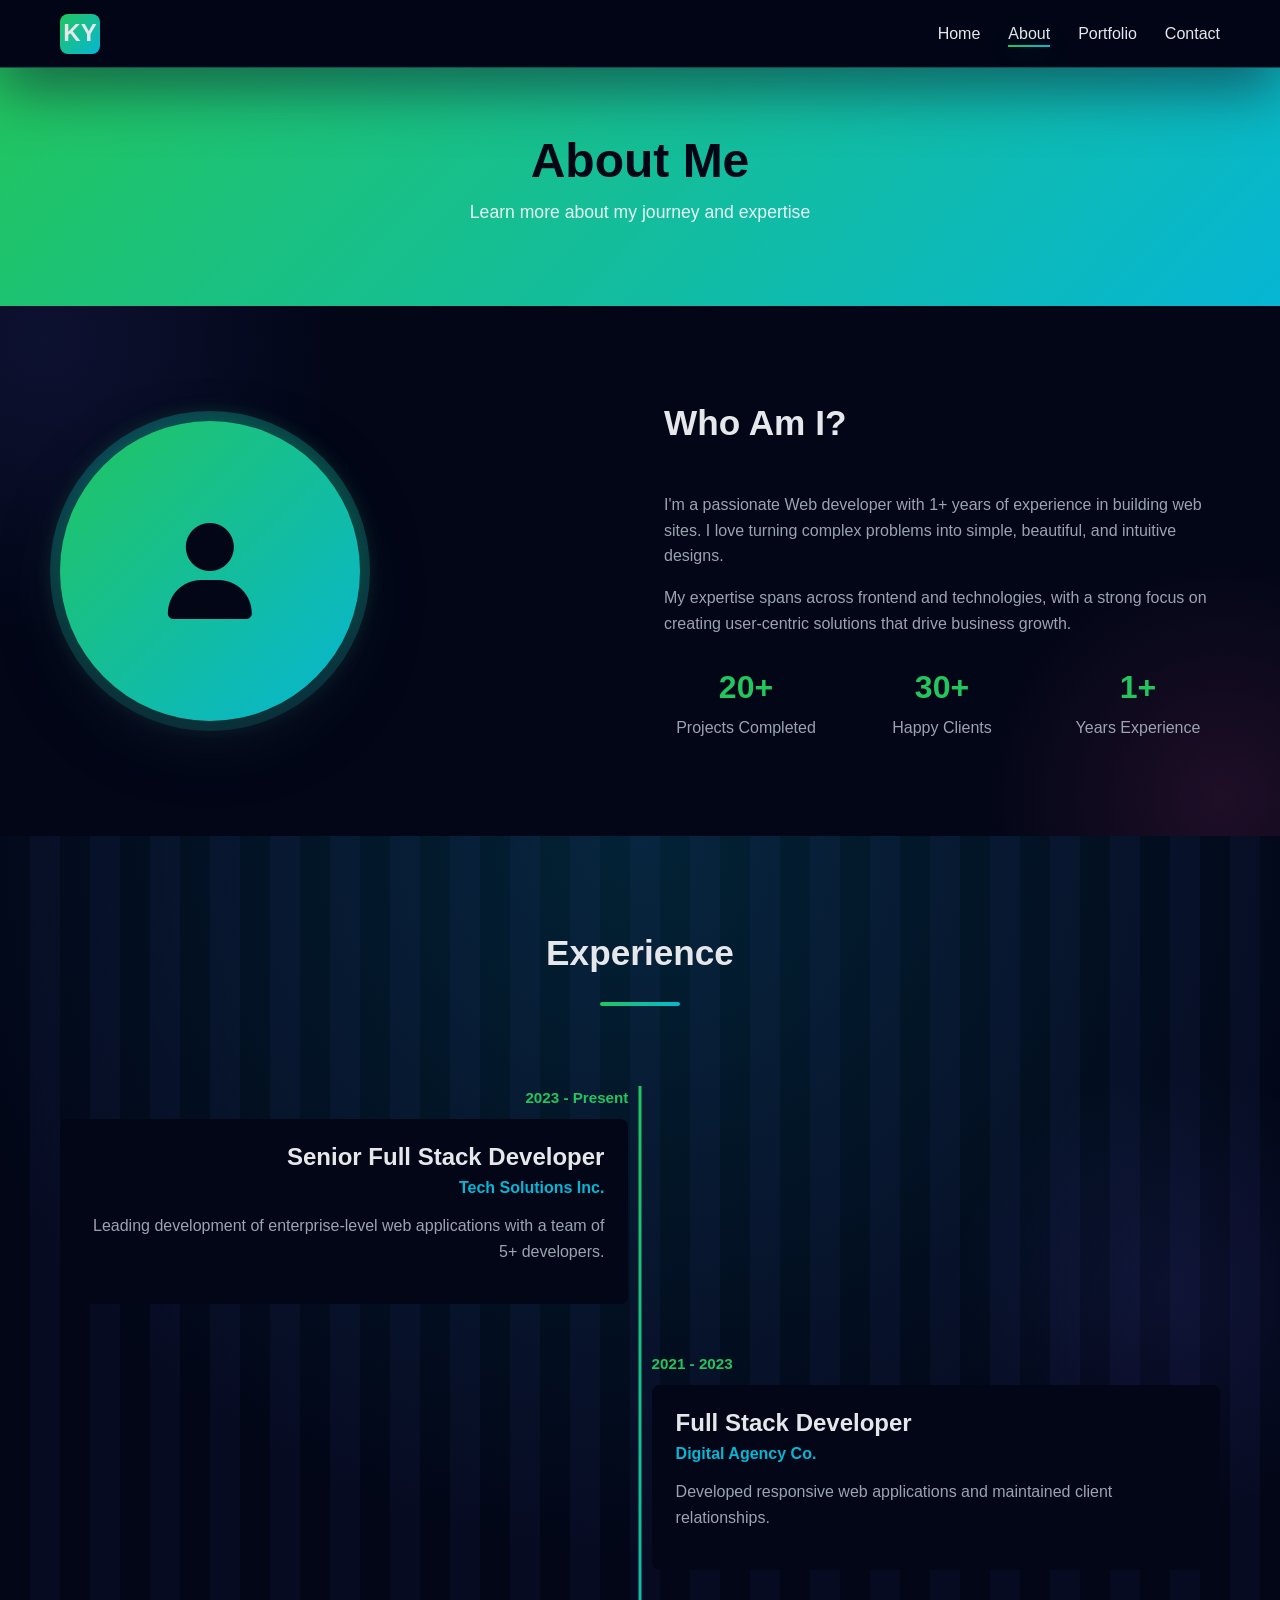
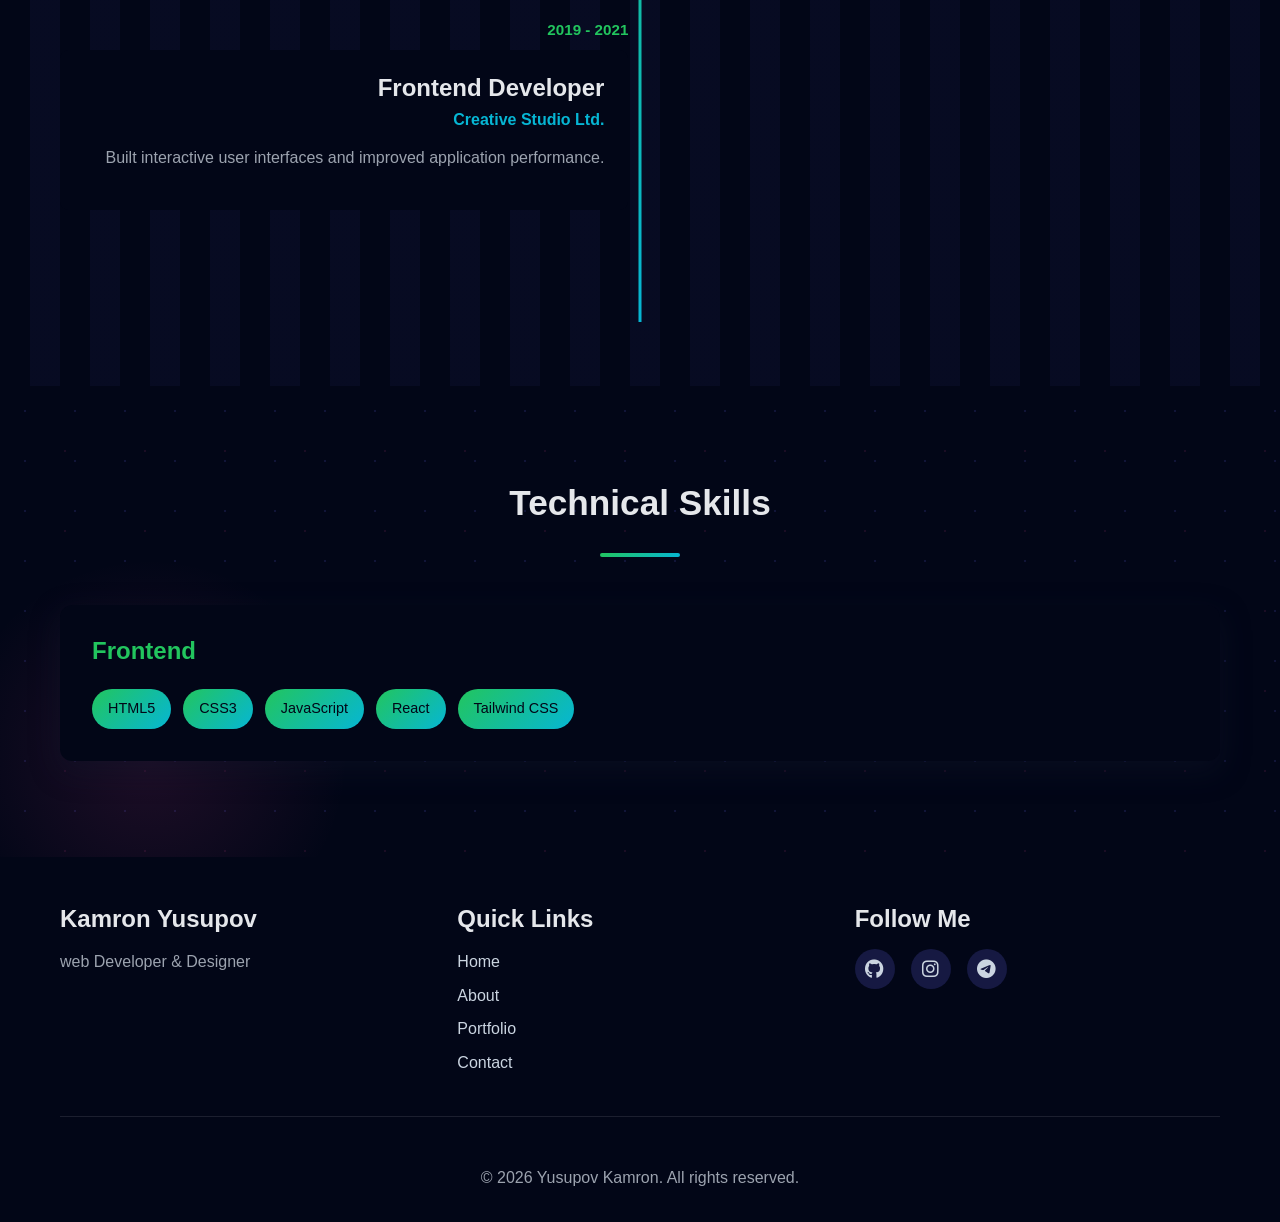
==== about.html @ e044d47e "Add files via upload" ====
<!DOCTYPE html>
<html lang="en">

<head>
    <meta charset="UTF-8">
    <meta name="viewport" content="width=device-width, initial-scale=1.0">
    <title>About - Kamron Yusupov Portfolio</title>
    <link rel="stylesheet" href="styles.css">
    <link rel="stylesheet" href="https://cdnjs.cloudflare.com/ajax/libs/font-awesome/6.4.0/css/all.min.css">
</head>

<body>
    <nav class="navbar">
        <div class="container">
            <div class="nav-brand">KY</div>
            <ul class="nav-menu">
                <li><a href="index.html">Home</a></li>
                <li><a href="about.html" class="active">About</a></li>
                <li><a href="portfolio.html">Portfolio</a></li>
                <li><a href="contact.html">Contact</a></li>
            </ul>
            <div class="hamburger">
                <span></span>
                <span></span>
                <span></span>
            </div>
        </div>
    </nav>

    <section class="page-header">
        <div class="container">
            <h1>About Me</h1>
            <p>Learn more about my journey and expertise</p>
        </div>
    </section>

    <section class="about-section">
        <div class="container">
            <div class="about-grid">
                <div class="about-image">
                    <div class="avatar large">
                        <i class="fas fa-user"></i>
                    </div>
                </div>
                <div class="about-content">
                    <h2>Who Am I?</h2>
                    <p>
                        I'm a passionate Web developer with 1+ years of experience in building
                        web sites. I love turning complex problems into simple, beautiful, and
                        intuitive designs.
                    </p>
                    <p>
                        My expertise spans across frontend and technologies, with a strong focus
                        on creating user-centric solutions that drive business growth.
                    </p>
                    <div class="about-stats">
                        <div class="stat">
                            <h3>20+</h3>
                            <p>Projects Completed</p>
                        </div>
                        <div class="stat">
                            <h3>30+</h3>
                            <p>Happy Clients</p>
                        </div>
                        <div class="stat">
                            <h3>1+</h3>
                            <p>Years Experience</p>
                        </div>
                    </div>
                </div>
            </div>
        </div>
    </section>

    <section class="experience">
        <div class="container">
            <h2 class="section-title">Experience</h2>
            <div class="timeline">
                <div class="timeline-item">
                    <div class="timeline-date">2023 - Present</div>
                    <div class="timeline-content">
                        <h3>Senior Full Stack Developer</h3>
                        <p class="company">Tech Solutions Inc.</p>
                        <p>Leading development of enterprise-level web applications with a team of 5+ developers.</p>
                    </div>
                </div>
                <div class="timeline-item">
                    <div class="timeline-date">2021 - 2023</div>
                    <div class="timeline-content">
                        <h3>Full Stack Developer</h3>
                        <p class="company">Digital Agency Co.</p>
                        <p>Developed responsive web applications and maintained client relationships.</p>
                    </div>
                </div>
                <div class="timeline-item">
                    <div class="timeline-date">2019 - 2021</div>
                    <div class="timeline-content">
                        <h3>Frontend Developer</h3>
                        <p class="company">Creative Studio Ltd.</p>
                        <p>Built interactive user interfaces and improved application performance.</p>
                    </div>
                </div>
            </div>
        </div>
    </section>

    <section class="skills-detailed">
        <div class="container">
            <h2 class="section-title">Technical Skills</h2>
            <div class="skills-categories">
                <div class="skill-category">
                    <h3>Frontend</h3>
                    <div class="skill-list">
                        <span class="skill-tag">HTML5</span>
                        <span class="skill-tag">CSS3</span>
                        <span class="skill-tag">JavaScript</span>
                        <span class="skill-tag">React</span>
                        <span class="skill-tag">Tailwind CSS</span>
                    </div>
                </div>
            </div>
        </div>
        </div>
    </section>
    <footer class="footer">
        <div class="container">
            <div class="footer-content">
                <div class="footer-section">
                    <h3>Kamron Yusupov</h3>
                    <p>web Developer & Designer</p>
                </div>
                <div class="footer-section">
                    <h3>Quick Links</h3>
                    <ul>
                        <li><a href="index.html">Home</a></li>
                        <li><a href="about.html">About</a></li>
                        <li><a href="portfolio.html">Portfolio</a></li>
                        <li><a href="contact.html">Contact</a></li>
                    </ul>
                </div>
                <div class="footer-section">
                    <h3>Follow Me</h3>
                    <div class="social-links">
                        <a href="https://github.com/Yusupov3231"><i class="fab fa-github"></i></a>
                        <a href="https://www.instagram.com/__yusupov__11/"><i class="fab fa-instagram"></i></a>
                        <a href="https://t.me/kamron_portfolio1"><i class="fab fa-telegram"></i></a>
                    </div>
                </div>
            </div>
            <div class="footer-bottom">
                <p>&copy; 2026 Yusupov Kamron. All rights reserved.</p>
            </div>
        </div>
    </footer>

    <script src="script.js"></script>
</body>

</html>
---- styles.css ----
:root {
    --primary-color: #22c55e;
    --secondary-color: #06b6d4;
    --dark-bg: #020617;
    --light-bg: #020617;
    --card-bg: #020617;
    --text-dark: #e5e7eb;
    --text-light: #9ca3af;
    --border-color: #1f2937;
    --shadow: 0 10px 30px rgba(15, 23, 42, 0.45);
    --shadow-lg: 0 22px 55px rgba(15, 23, 42, 0.75);
    --glow: 0 0 24px rgba(34, 197, 94, 0.45);
    --glow-secondary: 0 0 24px rgba(6, 182, 212, 0.4);
}

* {
    margin: 0;
    padding: 0;
    box-sizing: border-box;
}

html {
    scroll-behavior: smooth;
}

body {
    font-family: 'Segoe UI', Tahoma, Geneva, Verdana, sans-serif;
    color: var(--text-dark);
    background-color: var(--card-bg);
    line-height: 1.6;
}

.container {
    max-width: 1200px;
    margin: 0 auto;
    padding: 0 20px;
}

h1,
h2,
h3,
h4,
h5,
h6 {
    font-weight: 700;
    line-height: 1.2;
}

h1 {
    font-size: 3rem;
}

h2 {
    font-size: 2.2rem;
    margin-bottom: 3rem;
}

h3 {
    font-size: 1.5rem;
}

p {
    color: var(--text-light);
    margin-bottom: 1rem;
}

a {
    color: var(--primary-color);
    text-decoration: none;
    transition: all 0.3s ease;
}

a:hover {
    color: var(--secondary-color);
}

.navbar {
    position: sticky;
    top: 0;
    z-index: 1000;
    background: rgba(2, 6, 23, 0.92);
    backdrop-filter: blur(18px);
    -webkit-backdrop-filter: blur(18px);
    border-bottom: 1px solid rgba(15, 118, 110, 0.7);
    box-shadow: 0 18px 60px rgba(15, 23, 42, 0.6);
}

.navbar .container {
    display: flex;
    justify-content: space-between;
    align-items: center;
    padding: 0.85rem 20px;
}

.nav-brand {
    font-size: 1.5rem;
    font-weight: 700;
    color: var(--primary-color);
    width: 40px;
    height: 40px;
    background: linear-gradient(135deg, var(--primary-color), var(--secondary-color));
    color: var(--text-dark);
    display: flex;
    align-items: center;
    justify-content: center;
    border-radius: 8px;
}

.nav-menu {
    display: flex;
    list-style: none;
    gap: 1.75rem;
}

.nav-menu a {
    color: var(--text-dark);
    font-weight: 500;
    position: relative;
}

.nav-menu a::after {
    content: '';
    position: absolute;
    bottom: -5px;
    left: 0;
    width: 0;
    height: 2px;
    background: linear-gradient(90deg, var(--primary-color), var(--secondary-color));
    transition: width 0.3s ease;
}

.nav-menu a:hover::after,
.nav-menu a.active::after {
    width: 100%;
    box-shadow: var(--glow);
}

.hamburger {
    display: none;
    flex-direction: column;
    cursor: pointer;
}

.hamburger span {
    width: 25px;
    height: 3px;
    background-color: var(--text-dark);
    margin: 5px 0;
    border-radius: 3px;
    transition: 0.3s;
}

.hero {
    padding: 6rem 0 4rem;
    position: relative;
    overflow: hidden;
    min-height: 100vh;
    display: flex;
    align-items: center;
}

.hero-video {
    position: absolute;
    top: 0;
    left: 0;
    width: 100%;
    height: 100%;
    object-fit: cover;
    z-index: 0;
}

.hero-overlay {
    position: absolute;
    top: 0;
    left: 0;
    width: 100%;
    height: 100%;
    background: radial-gradient(circle at top left, rgba(15, 23, 42, 0.98) 0%, rgba(15, 23, 42, 0.92) 38%, rgba(34, 197, 94, 0.55) 100%);
    z-index: 1;
    pointer-events: none;
}

.hero .container {
    display: grid;
    grid-template-columns: minmax(0, 1.1fr) minmax(0, 0.9fr);
    gap: 3.5rem;
    align-items: center;
    position: relative;
    z-index: 1;
}

.hero-content {
    max-width: 540px;
}

.hero-content h1 {
    color: var(--text-dark);
    margin-bottom: 1rem;
    font-size: 3.5rem;
}

.hero-subtitle {
    font-size: 1.5rem;
    color: rgba(255, 255, 255, 0.95);
    margin-bottom: 1rem;
}

.hero-description {
    font-size: 1.1rem;
    color: rgba(255, 255, 255, 0.85);
    margin-bottom: 2rem;
}

.hero-buttons {
    display: flex;
    gap: 1rem;
    align-items: center;
    flex-wrap: wrap;
}

.hero-image {
    display: flex;
    justify-content: center;
    align-items: center;
}

.avatar {
    width: 250px;
    height: 250px;
    background: linear-gradient(135deg, var(--primary-color), var(--secondary-color));
    border-radius: 50%;
    display: flex;
    align-items: center;
    justify-content: center;
    color: var(--dark-bg);
    font-size: 5rem;
    box-shadow: var(--shadow-lg), var(--glow);
    animation: float 3s ease-in-out infinite, pulse-glow 2s ease-in-out infinite;
    position: relative;
}

.scroll-indicator {
    position: absolute;
    left: 50%;
    bottom: 2.5rem;
    transform: translateX(-50%);
    display: flex;
    flex-direction: column;
    align-items: center;
    gap: 0.5rem;
    color: rgba(255, 255, 255, 0.8);
    font-size: 0.85rem;
    letter-spacing: 0.08em;
    text-transform: uppercase;
    z-index: 1;
    pointer-events: none;
}

.scroll-indicator span {
    pointer-events: none;
}

.scroll-indicator .mouse {
    width: 26px;
    height: 42px;
    border-radius: 999px;
    border: 2px solid rgba(255, 255, 255, 0.75);
    display: flex;
    align-items: flex-start;
    justify-content: center;
    padding-top: 6px;
    box-shadow: 0 0 0 1px rgba(15, 23, 42, 0.12);
}

.scroll-indicator .wheel {
    width: 6px;
    height: 10px;
    border-radius: 999px;
    background-color: rgba(255, 255, 255, 0.9);
    animation: scroll-wheel 1.6s ease-in-out infinite;
}

@keyframes scroll-wheel {
    0% {
        transform: translateY(0);
        opacity: 1;
    }

    60% {
        transform: translateY(12px);
        opacity: 0;
    }

    100% {
        transform: translateY(0);
        opacity: 0;
    }
}

.avatar::before {
    content: '';
    position: absolute;
    top: -10px;
    left: -10px;
    right: -10px;
    bottom: -10px;
    background: linear-gradient(45deg, var(--primary-color), var(--secondary-color), var(--primary-color));
    background-size: 300% 300%;
    border-radius: 50%;
    z-index: -1;
    animation: gradient-rotate 8s ease infinite;
    opacity: 0.3;
}

.avatar.large {
    width: 300px;
    height: 300px;
    font-size: 6rem;
}

@keyframes float {

    0%,
    100% {
        transform: translateY(0);
    }

    50% {
        transform: translateY(-20px);
    }
}

@keyframes pulse-glow {

    0%,
    100% {
        box-shadow: var(--shadow-lg), var(--glow);
    }

    50% {
        box-shadow: var(--shadow-lg), 0 0 40px rgba(99, 102, 241, 0.8);
    }
}

@keyframes gradient-rotate {
    0% {
        background-position: 0% 50%;
    }

    50% {
        background-position: 100% 50%;
    }

    100% {
        background-position: 0% 50%;
    }
}

@keyframes fadeInUp {
    from {
        opacity: 0;
        transform: translateY(30px);
    }

    to {
        opacity: 1;
        transform: translateY(0);
    }
}

@keyframes fadeInLeft {
    from {
        opacity: 0;
        transform: translateX(-30px);
    }

    to {
        opacity: 1;
        transform: translateX(0);
    }
}

@keyframes fadeInRight {
    from {
        opacity: 0;
        transform: translateX(30px);
    }

    to {
        opacity: 1;
        transform: translateX(0);
    }
}

@keyframes slideDown {
    from {
        opacity: 0;
        transform: translateY(-20px);
    }

    to {
        opacity: 1;
        transform: translateY(0);
    }
}

@keyframes bounce {

    0%,
    100% {
        transform: translateY(0);
    }

    50% {
        transform: translateY(-15px);
    }
}

@keyframes spin {
    from {
        transform: rotate(0deg);
    }

    to {
        transform: rotate(360deg);
    }
}

@keyframes shimmer {
    0% {
        background-position: -1000px 0;
    }

    100% {
        background-position: 1000px 0;
    }
}

@keyframes scale-in {
    from {
        opacity: 0;
        transform: scale(0.8);
    }

    to {
        opacity: 1;
        transform: scale(1);
    }
}

@keyframes heartbeat {

    0%,
    100% {
        transform: scale(1);
    }

    25% {
        transform: scale(1.1);
    }

    50% {
        transform: scale(1);
    }
}

@keyframes glow-pulse {

    0%,
    100% {
        box-shadow: var(--glow);
    }

    50% {
        box-shadow: 0 0 40px var(--primary-color), 0 0 60px rgba(99, 102, 241, 0.6);
    }
}

@keyframes flip {
    0% {
        transform: perspective(400px) rotateY(0);
    }

    100% {
        transform: perspective(400px) rotateY(360deg);
    }
}

@keyframes wobble {

    0%,
    100% {
        transform: translateX(0);
    }

    15% {
        transform: translateX(-5px);
    }

    30% {
        transform: translateX(5px);
    }

    45% {
        transform: translateX(-5px);
    }

    60% {
        transform: translateX(5px);
    }

    75% {
        transform: translateX(-5px);
    }
}

@keyframes slideInCounter {
    from {
        opacity: 0;
        transform: translateY(20px);
    }

    to {
        opacity: 1;
        transform: translateY(0);
    }
}

@keyframes fadeInStagger {
    from {
        opacity: 0;
        transform: translateY(30px);
    }

    to {
        opacity: 1;
        transform: translateY(0);
    }
}

@keyframes rotateBorder {
    0% {
        background-position: 0% 50%;
    }

    50% {
        background-position: 100% 50%;
    }

    100% {
        background-position: 0% 50%;
    }
}

.btn {
    padding: 0.75rem 2rem;
    border: none;
    border-radius: 8px;
    font-size: 1rem;
    font-weight: 600;
    cursor: pointer;
    transition: all 0.3s ease;
    display: inline-block;
}

.btn-primary {
    background: linear-gradient(135deg, var(--primary-color), var(--secondary-color));
    color: var(--dark-bg);
    position: relative;
    overflow: hidden;
}

.btn-primary::before {
    content: '';
    position: absolute;
    top: 0;
    left: -100%;
    width: 100%;
    height: 100%;
    background: rgba(255, 255, 255, 0.3);
    transition: left 0.3s ease;
}

.btn-primary:hover::before {
    left: 100%;
}

.btn-primary:hover {
    transform: translateY(-3px);
    box-shadow: var(--shadow), var(--glow);
    animation: glow-pulse 1s ease-in-out;
}

.btn-secondary {
    background-color: transparent;
    color: var(--primary-color);
    border: 2px solid var(--primary-color);
}

.btn-secondary:hover {
    background-color: var(--primary-color);
    color: var(--dark-bg);
}

.skills {
    padding: 6rem 0;
    background-color: var(--light-bg);
    position: relative;
    overflow: hidden;
}

.skills::before {
    content: '';
    position: absolute;
    top: 0;
    left: 0;
    right: 0;
    bottom: 0;
    background:
        radial-gradient(circle at 20% 50%, rgba(99, 102, 241, 0.1) 0%, transparent 50%),
        radial-gradient(circle at 80% 80%, rgba(236, 72, 153, 0.1) 0%, transparent 50%);
    animation: backgroundShift 15s ease infinite;
    pointer-events: none;
}

.skills::after {
    content: '';
    position: absolute;
    top: 0;
    left: 0;
    right: 0;
    bottom: 0;
    background-image:
        linear-gradient(45deg, transparent 30%, rgba(99, 102, 241, 0.05) 50%, transparent 70%),
        linear-gradient(-45deg, transparent 30%, rgba(236, 72, 153, 0.05) 50%, transparent 70%);
    background-size: 100px 100px;
    animation: gridMove 20s linear infinite;
    pointer-events: none;
}

.skills .container {
    position: relative;
    z-index: 1;
}

@keyframes backgroundShift {

    0%,
    100% {
        background-position: 0% 0%;
    }

    50% {
        background-position: 100% 100%;
    }
}

@keyframes gridMove {
    0% {
        background-position: 0 0;
    }

    100% {
        background-position: 100px 100px;
    }
}

.section-title {
    text-align: center;
    color: var(--text-dark);
    position: relative;
    padding-bottom: 2rem;
}

.section-title::after {
    content: '';
    position: absolute;
    bottom: 0;
    left: 50%;
    transform: translateX(-50%);
    width: 80px;
    height: 4px;
    background: linear-gradient(135deg, var(--primary-color), var(--secondary-color));
    border-radius: 2px;
    animation: glow-pulse 2s ease-in-out infinite;
}

.skills-grid {
    display: grid;
    grid-template-columns: repeat(auto-fit, minmax(250px, 1fr));
    gap: 2rem;
}

.skill-card {
    background-color: var(--card-bg);
    padding: 2rem;
    border-radius: 12px;
    text-align: center;
    box-shadow: var(--shadow);
    transition: all 0.3s ease;
    cursor: pointer;
    position: relative;
    overflow: hidden;
}

.skill-card::before {
    content: '';
    position: absolute;
    top: 0;
    left: 0;
    right: 0;
    bottom: 0;
    background: linear-gradient(135deg, transparent, rgba(99, 102, 241, 0.1));
    opacity: 0;
    transition: opacity 0.3s ease;
}

.skill-card:hover {
    transform: translateY(-10px) scale(1.02);
    box-shadow: var(--shadow-lg), var(--glow);
}

.skill-card:hover::before {
    opacity: 1;
}

.skill-card i {
    font-size: 3rem;
    color: var(--primary-color);
    margin-bottom: 1rem;
    animation: bounce 2s ease-in-out infinite;
    transition: all 0.3s ease;
}

.skill-card:hover i {
    animation: spin 0.6s ease-in-out;
    color: var(--secondary-color);
}

.skill-card h3 {
    margin-bottom: 0.5rem;
}

.featured {
    padding: 6rem 0;
    position: relative;
    overflow: hidden;
    background: linear-gradient(135deg, #f8fafc 0%, #f0f4f8 50%, #e8f1fe 100%);
}

.featured::before {
    content: '';
    position: absolute;
    top: -50%;
    right: -20%;
    width: 600px;
    height: 600px;
    background: radial-gradient(circle, rgba(99, 102, 241, 0.15) 0%, transparent 70%);
    border-radius: 50%;
    animation: float-blob1 8s ease-in-out infinite;
    pointer-events: none;
}

.featured::after {
    content: '';
    position: absolute;
    bottom: -30%;
    left: -10%;
    width: 500px;
    height: 500px;
    background: radial-gradient(circle, rgba(236, 72, 153, 0.15) 0%, transparent 70%);
    border-radius: 50%;
    animation: float-blob2 10s ease-in-out infinite;
    pointer-events: none;
}

.featured .container {
    position: relative;
    z-index: 1;
}

@keyframes float-blob1 {

    0%,
    100% {
        transform: translate(0, 0);
    }

    25% {
        transform: translate(30px, -30px);
    }

    50% {
        transform: translate(0, 30px);
    }

    75% {
        transform: translate(-30px, -20px);
    }
}

@keyframes float-blob2 {

    0%,
    100% {
        transform: translate(0, 0);
    }

    33% {
        transform: translate(-40px, 40px);
    }

    66% {
        transform: translate(40px, -30px);
    }
}

.projects-grid {
    display: grid;
    grid-template-columns: repeat(auto-fit, minmax(300px, 1fr));
    gap: 2rem;
}

.project-card {
    background-color: var(--card-bg);
    border-radius: 12px;
    overflow: hidden;
    box-shadow: var(--shadow);
    transition: all 0.3s ease;
    position: relative;
}

.project-card::after {
    content: '';
    position: absolute;
    top: 0;
    left: 0;
    right: 0;
    bottom: 0;
    background: linear-gradient(135deg, var(--primary-color), var(--secondary-color));
    opacity: 0;
    transition: opacity 0.3s ease;
    z-index: -1;
}

.project-card:hover {
    transform: translateY(-10px) scale(1.01);
    box-shadow: var(--shadow-lg), var(--glow);
}

.project-image {
    width: 100%;
    height: 200px;
    background: linear-gradient(135deg, var(--primary-color), var(--secondary-color));
    display: flex;
    align-items: center;
    justify-content: center;
    color: var(--dark-bg);
    font-size: 4rem;
}

.project-card>* {
    padding: 0 1.5rem;
}

.project-card h3 {
    padding-top: 1.5rem;
    margin-bottom: 0.5rem;
}

.project-card p {
    font-size: 0.9rem;
    margin-bottom: 1rem;
}

.project-link {
    display: inline-block;
    padding: 1rem 0;
    color: var(--primary-color);
    font-weight: 600;
    margin-bottom: 1rem;
}

/* ===== Footer ===== */
.footer {
    background-color: var(--dark-bg);
    color: #e2e8f0;
    padding: 3rem 0 1rem;
}

.footer-content {
    display: grid;
    grid-template-columns: repeat(auto-fit, minmax(250px, 1fr));
    gap: 2rem;
    margin-bottom: 2rem;
    padding-bottom: 2rem;
    border-bottom: 1px solid rgba(255, 255, 255, 0.1);
}

.footer-section h3 {
    color: var(--text-dark);
    margin-bottom: 1rem;
}

.footer-section ul {
    list-style: none;
}

.footer-section ul li {
    margin-bottom: 0.5rem;
}

.footer-section a {
    color: #cbd5e1;
}

.footer-section a:hover {
    color: var(--primary-color);
}

.social-links {
    display: flex;
    gap: 1rem;
}

.social-links a {
    width: 40px;
    height: 40px;
    background-color: rgba(99, 102, 241, 0.2);
    border-radius: 50%;
    display: flex;
    align-items: center;
    justify-content: center;
    font-size: 1.2rem;
    transition: all 0.3s ease;
}

.social-links a:hover {
    background-color: var(--primary-color);
    color: var(--dark-bg);
    transform: translateY(-5px) rotate(360deg);
    box-shadow: var(--glow);
}

.footer-bottom {
    text-align: center;
    padding-top: 1rem;
    color: #94a3b8;
}

.page-header {
    background: linear-gradient(135deg, var(--primary-color), var(--secondary-color));
    color: var(--dark-bg);
    padding: 4rem 0;
    text-align: center;
}

.page-header h1 {
    color: var(--dark-bg);
    margin-bottom: 0.5rem;
}

.page-header p {
    color: rgba(255, 255, 255, 0.9);
    font-size: 1.1rem;
}

.about-section {
    padding: 6rem 0;
    background-color: var(--light-bg);
    position: relative;
    overflow: hidden;
}

.about-section::before {
    content: '';
    position: absolute;
    top: -50%;
    left: -20%;
    width: 600px;
    height: 600px;
    background: radial-gradient(circle, rgba(99, 102, 241, 0.12) 0%, transparent 70%);
    border-radius: 50%;
    animation: float-blob1 10s ease-in-out infinite;
    pointer-events: none;
}

.about-section::after {
    content: '';
    position: absolute;
    bottom: -40%;
    right: -15%;
    width: 500px;
    height: 500px;
    background: radial-gradient(circle, rgba(236, 72, 153, 0.12) 0%, transparent 70%);
    border-radius: 50%;
    animation: float-blob2 12s ease-in-out infinite;
    pointer-events: none;
}

.about-section .container {
    position: relative;
    z-index: 1;
}

.about-grid {
    display: grid;
    grid-template-columns: 1fr 1fr;
    gap: 3rem;
    align-items: center;
}

.about-content h2 {
    margin-top: 0;
}

.about-stats {
    display: grid;
    grid-template-columns: repeat(3, 1fr);
    gap: 2rem;
    margin-top: 2rem;
}

.stat {
    text-align: center;
}

.stat h3 {
    color: var(--primary-color);
    font-size: 2rem;
    margin-bottom: 0.5rem;
}

.stat p {
    color: var(--text-light);
    margin: 0;
}

.experience {
    padding: 6rem 0;
    position: relative;
    overflow: hidden;
    background: radial-gradient(circle at top, rgba(6, 182, 212, 0.16) 0%, #020617 55%);
}

.experience::before {
    content: '';
    position: absolute;
    top: 0;
    left: 0;
    right: 0;
    bottom: 0;
    background-image:
        repeating-linear-gradient(90deg,
            transparent,
            transparent 30px,
            rgba(99, 102, 241, 0.05) 30px,
            rgba(99, 102, 241, 0.05) 60px);
    animation: verticalShift 25s linear infinite;
    pointer-events: none;
}

.experience::after {
    content: '';
    position: absolute;
    width: 450px;
    height: 450px;
    top: 20%;
    right: -120px;
    background: radial-gradient(circle, rgba(99, 102, 241, 0.1) 0%, transparent 70%);
    border-radius: 50%;
    animation: float-blob1 14s ease-in-out infinite;
    pointer-events: none;
}

.experience .container {
    position: relative;
    z-index: 1;
}

@keyframes verticalShift {
    0% {
        background-position: 0 0;
    }

    100% {
        background-position: 0 60px;
    }
}

.timeline {
    position: relative;
    padding: 2rem 0;
}

.timeline::before {
    content: '';
    position: absolute;
    left: 50%;
    transform: translateX(-50%);
    width: 3px;
    height: 100%;
    background: linear-gradient(180deg, var(--primary-color), var(--secondary-color));
}

.timeline-item {
    margin-bottom: 3rem;
    position: relative;
}

.timeline-item:nth-child(odd) {
    margin-right: 51%;
    text-align: right;
}

.timeline-item:nth-child(even) {
    margin-left: 51%;
    text-align: left;
}

.timeline-date {
    font-weight: 600;
    color: var(--primary-color);
    font-size: 0.95rem;
    margin-bottom: 0.5rem;
}

.timeline-content {
    background-color: var(--light-bg);
    padding: 1.5rem;
    border-radius: 8px;
}

.timeline-content h3 {
    margin-top: 0;
    margin-bottom: 0.25rem;
}

.company {
    color: var(--secondary-color);
    font-weight: 600;
    margin-bottom: 0.75rem;
}

.skills-detailed {
    padding: 6rem 0;
    background-color: var(--light-bg);
    position: relative;
    overflow: hidden;
}

.skills-detailed::before {
    content: '';
    position: absolute;
    top: 0;
    left: 0;
    right: 0;
    bottom: 0;
    background-image:
        radial-gradient(circle, rgba(99, 102, 241, 0.15) 1px, transparent 1px),
        radial-gradient(circle, rgba(236, 72, 153, 0.1) 1px, transparent 1px);
    background-size: 50px 50px, 80px 80px;
    background-position: 0 0, 25px 25px;
    animation: dotShift 30s linear infinite;
    pointer-events: none;
}

.skills-detailed::after {
    content: '';
    position: absolute;
    width: 400px;
    height: 400px;
    bottom: -100px;
    left: -50px;
    background: radial-gradient(circle, rgba(236, 72, 153, 0.12) 0%, transparent 70%);
    border-radius: 50%;
    animation: float-blob2 11s ease-in-out infinite;
    pointer-events: none;
}

.skills-detailed .container {
    position: relative;
    z-index: 1;
}

@keyframes dotShift {
    0% {
        background-position: 0 0, 25px 25px;
    }

    100% {
        background-position: 50px 50px, 75px 75px;
    }
}

.skills-categories {
    display: grid;
    grid-template-columns: repeat(auto-fit, minmax(300px, 1fr));
    gap: 2rem;
}

.skill-category {
    background-color: var(--card-bg);
    padding: 2rem;
    border-radius: 12px;
    box-shadow: var(--shadow);
}

.skill-category h3 {
    color: var(--primary-color);
    margin-bottom: 1.5rem;
}

.skill-list {
    display: flex;
    flex-wrap: wrap;
    gap: 0.75rem;
}

.skill-tag {
    display: inline-block;
    background: linear-gradient(135deg, var(--primary-color), var(--secondary-color));
    color: var(--dark-bg);
    padding: 0.5rem 1rem;
    border-radius: 20px;
    font-size: 0.9rem;
    font-weight: 500;
    transition: all 0.3s ease;
    cursor: pointer;
    position: relative;
    overflow: hidden;
}

.skill-tag::before {
    content: '';
    position: absolute;
    top: 50%;
    left: 50%;
    width: 0;
    height: 0;
    background: rgba(255, 255, 255, 0.3);
    border-radius: 50%;
    transform: translate(-50%, -50%);
    transition: width 0.6s, height 0.6s;
}

.skill-tag:hover {
    transform: translateY(-3px) scale(1.05);
    box-shadow: var(--glow);
}

.skill-tag:hover::before {
    width: 300px;
    height: 300px;
}




.portfolio-section {
    padding: 6rem 0;
    position: relative;
    overflow: hidden;
    background: radial-gradient(circle at top, rgba(6, 182, 212, 0.12) 0%, #020617 50%);
}

.portfolio-section::before {
    content: '';
    position: absolute;
    top: 0;
    left: 0;
    right: 0;
    bottom: 0;
    background:
        repeating-linear-gradient(45deg,
            transparent,
            transparent 10px,
            rgba(99, 102, 241, 0.05) 10px,
            rgba(99, 102, 241, 0.05) 20px);
    animation: diagonalShift 20s linear infinite;
    pointer-events: none;
}

.portfolio-section::after {
    content: '';
    position: absolute;
    width: 500px;
    height: 500px;
    top: 50%;
    right: -150px;
    background: radial-gradient(circle, rgba(236, 72, 153, 0.12) 0%, transparent 70%);
    border-radius: 50%;
    animation: float-blob1 15s ease-in-out infinite;
    pointer-events: none;
}

.portfolio-section .container {
    position: relative;
    z-index: 1;
}

@keyframes diagonalShift {
    0% {
        background-position: 0 0;
    }

    100% {
        background-position: 40px 40px;
    }
}

.portfolio-grid {
    display: grid;
    grid-template-columns: repeat(auto-fit, minmax(350px, 1fr));
    gap: 2rem;
}

.portfolio-item {
    background-color: var(--card-bg);
    border-radius: 12px;
    overflow: hidden;
    box-shadow: var(--shadow);
    transition: all 0.3s ease;
    opacity: 1;
    position: relative;
}

.portfolio-item::before {
    content: '';
    position: absolute;
    top: 0;
    left: 0;
    right: 0;
    bottom: 0;
    background: linear-gradient(135deg, rgba(99, 102, 241, 0.1), rgba(236, 72, 153, 0.1));
    opacity: 0;
    transition: opacity 0.3s ease;
    z-index: 2;
    pointer-events: none;
}

.portfolio-item.hidden {
    display: none;
}

.portfolio-item:hover {
    transform: translateY(-10px) rotateX(5deg);
    box-shadow: var(--shadow-lg), var(--glow);
}

.portfolio-item:hover::before {
    opacity: 1;
}

.portfolio-image {
    width: 100%;
    height: 200px;
    background: linear-gradient(135deg, var(--primary-color), var(--secondary-color));
    display: flex;
    align-items: center;
    justify-content: center;
    color: var(--dark-bg);
    font-size: 4rem;
}

.portfolio-info {
    padding: 2rem;
}

.portfolio-info h3 {
    margin-top: 0;
    margin-bottom: 0.5rem;
}

.category {
    color: var(--secondary-color);
    font-weight: 600;
    font-size: 0.9rem;
    margin-bottom: 1rem;
}

.portfolio-tech {
    display: flex;
    flex-wrap: wrap;
    gap: 0.5rem;
    margin: 1rem 0;
}

.portfolio-tech span {
    background-color: #020617;
    padding: 0.3rem 0.8rem;
    border-radius: 20px;
    font-size: 0.8rem;
    color: var(--primary-color);
}

.view-project {
    display: inline-block;
    margin-top: 1rem;
    font-weight: 600;
}

.cta-section {
    background: linear-gradient(135deg, var(--primary-color), var(--secondary-color));
    color: var(--dark-bg);
    padding: 4rem 0;
    text-align: center;
    position: relative;
    overflow: hidden;
}

.cta-section::before {
    content: '';
    position: absolute;
    top: 0;
    left: 0;
    right: 0;
    bottom: 0;
    background-image:
        radial-gradient(2px 2px at 20px 30px, rgba(255, 255, 255, 0.2) 1px, transparent 1px),
        radial-gradient(2px 2px at 60px 70px, rgba(255, 255, 255, 0.15) 1px, transparent 1px),
        radial-gradient(1px 1px at 50px 50px, rgba(255, 255, 255, 0.1) 1px, transparent 1px),
        radial-gradient(1px 1px at 130px 80px, rgba(255, 255, 255, 0.12) 1px, transparent 1px),
        radial-gradient(2px 2px at 90px 10px, rgba(255, 255, 255, 0.18) 1px, transparent 1px);
    background-size: 200px 200px;
    animation: particleFloat 20s ease infinite;
    pointer-events: none;
}

.cta-section::after {
    content: '';
    position: absolute;
    width: 500px;
    height: 500px;
    top: -100px;
    right: -150px;
    background: radial-gradient(circle, rgba(255, 255, 255, 0.1) 0%, transparent 70%);
    border-radius: 50%;
    animation: float-blob1 12s ease-in-out infinite;
    pointer-events: none;
}

.cta-section .container {
    position: relative;
    z-index: 1;
}

@keyframes particleFloat {
    0% {
        background-position: 0 0, 40px 60px, 130px 270px, 70px 100px, 150px 140px;
    }

    100% {
        background-position: 200px 200px, 240px 260px, 330px 470px, 270px 300px, 350px 340px;
    }
}

.cta-section h2 {
    color: var(--dark-bg);
    margin-bottom: 0.5rem;
}

.cta-section p {
    color: rgba(255, 255, 255, 0.9);
    margin-bottom: 2rem;
    font-size: 1.1rem;
}

.contact-section {
    padding: 6rem 0;
    background-color: var(--light-bg);
    position: relative;
    overflow: hidden;
}

.contact-section::before {
    content: '';
    position: absolute;
    top: 0;
    left: 0;
    right: 0;
    height: 100%;
    background: url("data:image/svg+xml,%3Csvg viewBox='0 0 1200 120' preserveAspectRatio='none' xmlns='http://www.w3.org/2000/svg'%3E%3Cdefs%3E%3ClinearGradient id='wave' x1='0%25' y1='0%25' x2='100%25' y2='0%25'%3E%3Cstop offset='0%25' stop-color='rgba(34,197,94,0.18)'/%3E%3Cstop offset='100%25' stop-color='rgba(6,182,212,0.18)'/%3E%3C/linearGradient%3E%3C/defs%3E%3Cpath d='M0,60 Q300,20 600,60 T1200,60 L1200,120 L0,120 Z' fill='url(%23wave)' opacity='0.6'/%3E%3Cpath d='M0,70 Q300,40 600,70 T1200,70 L1200,120 L0,120 Z' fill='rgba(6,182,212,0.08)' opacity='0.4'/%3E%3C/svg%3E") repeat-x;
    background-size: 100% 100px;
    animation: waveMove 12s linear infinite;
    pointer-events: none;
}

.contact-section::after {
    content: '';
    position: absolute;
    width: 350px;
    height: 350px;
    top: 50%;
    right: -100px;
    background: radial-gradient(circle, rgba(99, 102, 241, 0.1) 0%, transparent 70%);
    border-radius: 50%;
    animation: float-blob1 13s ease-in-out infinite;
    pointer-events: none;
}

.contact-section .container {
    position: relative;
    z-index: 1;
}

@keyframes waveMove {
    0% {
        background-position: 0 0;
    }

    100% {
        background-position: 100% 0;
    }
}

.contact-grid {
    display: grid;
    grid-template-columns: 1fr 1fr;
    gap: 3rem;
}

.contact-form-wrapper h2,
.contact-info h2 {
    margin-top: 0;
}

.contact-form {
    display: flex;
    flex-direction: column;
}

.form-group {
    margin-bottom: 1.5rem;
}

.form-input {
    width: 100%;
    padding: 0.75rem 1rem;
    border: 2px solid var(--border-color);
    border-radius: 8px;
    font-size: 1rem;
    font-family: inherit;
    transition: all 0.3s ease;
}

.form-input:focus {
    outline: none;
    border-color: var(--primary-color);
    box-shadow: 0 0 0 3px rgba(99, 102, 241, 0.1);
    animation: glow-pulse 0.5s ease;
}

.form-message {
    padding: 1rem;
    border-radius: 8px;
    margin-top: 1rem;
    display: none;
}

.form-message.success {
    display: block;
    background-color: #d1fae5;
    color: #065f46;
    border: 1px solid #6ee7b7;
}

.form-message.error {
    display: block;
    background-color: #fee2e2;
    color: #991b1b;
    border: 1px solid #fecaca;
}

.contact-info {
    background-color: var(--card-bg);
    padding: 2rem;
    border-radius: 12px;
    box-shadow: var(--shadow);
}

.info-item {
    display: flex;
    gap: 1.5rem;
    margin-bottom: 2rem;
}

.info-item i {
    font-size: 1.5rem;
    color: var(--primary-color);
    margin-top: 0.25rem;
}

.info-item h3 {
    margin: 0 0 0.25rem 0;
    font-size: 1.1rem;
}

.info-item p {
    margin: 0;
    color: var(--text-light);
    font-size: 0.95rem;
}

.social-title {
    margin-top: 2rem;
    margin-bottom: 1rem;
    color: var(--text-dark);
}

.social-links-contact {
    display: flex;
    gap: 1rem;
}

.social-links-contact a {
    width: 45px;
    height: 45px;
    background: linear-gradient(135deg, var(--primary-color), var(--secondary-color));
    color: var(--dark-bg);
    border-radius: 50%;
    display: flex;
    align-items: center;
    justify-content: center;
    font-size: 1.2rem;
    transition: all 0.3s ease;
    position: relative;
    overflow: hidden;
}

.social-links-contact a::before {
    content: '';
    position: absolute;
    inset: 0;
    background: rgba(255, 255, 255, 0.2);
    transform: scale(0);
    border-radius: 50%;
    transition: transform 0.3s ease;
}

.social-links-contact a:hover {
    transform: translateY(-5px) scale(1.1);
    box-shadow: var(--shadow), var(--glow);
}

.social-links-contact a:hover::before {
    transform: scale(1);
}

.services {
    padding: 6rem 0;
    background: radial-gradient(circle at top, rgba(34, 197, 94, 0.18) 0%, #020617 55%);
    position: relative;
    overflow: hidden;
}

.services::before {
    content: '';
    position: absolute;
    top: 0;
    left: 0;
    right: 0;
    bottom: 0;
    background-image:
        linear-gradient(0deg, transparent 24%, rgba(34, 197, 94, 0.08) 25%, rgba(34, 197, 94, 0.08) 26%, transparent 27%, transparent 74%, rgba(6, 182, 212, 0.08) 75%, rgba(6, 182, 212, 0.08) 76%, transparent 77%, transparent),
        linear-gradient(90deg, transparent 24%, rgba(6, 182, 212, 0.08) 25%, rgba(6, 182, 212, 0.08) 26%, transparent 27%, transparent 74%, rgba(34, 197, 94, 0.08) 75%, rgba(34, 197, 94, 0.08) 76%, transparent 77%, transparent);
    background-size: 80px 80px;
    animation: gridShift 30s linear infinite;
    pointer-events: none;
}

.services::after {
    content: '';
    position: absolute;
    width: 400px;
    height: 400px;
    top: -100px;
    right: -150px;
    background: radial-gradient(circle, rgba(6, 182, 212, 0.16) 0%, transparent 70%);
    border-radius: 50%;
    animation: float-blob1 12s ease-in-out infinite;
    pointer-events: none;
}

.services .container {
    position: relative;
    z-index: 1;
}

@keyframes gridShift {
    0% {
        background-position: 0 0;
    }

    100% {
        background-position: 80px 80px;
    }
}

.services-grid {
    display: grid;
    grid-template-columns: repeat(auto-fit, minmax(300px, 1fr));
    gap: 2rem;
}

.service-card {
    background-color: var(--card-bg);
    padding: 2.5rem;
    border-radius: 12px;
    box-shadow: var(--shadow);
    transition: all 0.3s ease;
    position: relative;
    overflow: hidden;
    border-left: 4px solid var(--primary-color);
}

.service-card::before {
    content: '';
    position: absolute;
    top: 0;
    left: 0;
    right: 0;
    bottom: 0;
    background: linear-gradient(135deg, rgba(34, 197, 94, 0.08), rgba(6, 182, 212, 0.08));
    opacity: 0;
    transition: opacity 0.3s ease;
}

.service-card:hover {
    transform: translateY(-10px) scale(1.02);
    box-shadow: var(--shadow-lg), var(--glow);
    border-left-color: var(--secondary-color);
}

.service-card:hover::before {
    opacity: 1;
}

.service-icon {
    width: 80px;
    height: 80px;
    background: linear-gradient(135deg, var(--primary-color), var(--secondary-color));
    border-radius: 12px;
    display: flex;
    align-items: center;
    justify-content: center;
    color: var(--dark-bg);
    font-size: 2.5rem;
    margin-bottom: 1.5rem;
    transition: all 0.3s ease;
    animation: bounce 2s ease-in-out infinite;
}

.service-card:hover .service-icon {
    transform: rotate(360deg);
    animation: none;
}

.service-card h3 {
    margin-bottom: 1rem;
    color: var(--text-dark);
}

.service-card p {
    margin-bottom: 1.5rem;
    font-size: 0.95rem;
}

.service-features {
    list-style: none;
}

.service-features li {
    padding: 0.5rem 0;
    color: var(--text-light);
    display: flex;
    align-items: center;
    gap: 0.75rem;
    transition: all 0.3s ease;
}

.service-features li i {
    color: var(--primary-color);
    font-size: 0.9rem;
}

.service-card:hover .service-features li {
    padding-left: 0.5rem;
    color: var(--text-dark);
}

.testimonials {
    padding: 6rem 0;
    background: radial-gradient(circle at top left, rgba(6, 182, 212, 0.4) 0%, #020617 55%);
    color: var(--text-dark);
}

.testimonials-grid {
    display: grid;
    grid-template-columns: repeat(auto-fit, minmax(300px, 1fr));
    gap: 2rem;
}

.testimonial-card {
    background-color: rgba(255, 255, 255, 0.1);
    padding: 2rem;
    border-radius: 12px;
    backdrop-filter: blur(10px);
    border: 1px solid rgba(255, 255, 255, 0.2);
    transition: all 0.3s ease;
    animation: fadeInStagger 0.6s ease-out;
}

.testimonial-card:nth-child(2) {
    animation-delay: 0.1s;
}

.testimonial-card:nth-child(3) {
    animation-delay: 0.2s;
}

.testimonial-card:hover {
    transform: translateY(-10px);
    background-color: rgba(255, 255, 255, 0.15);
    border-color: rgba(255, 255, 255, 0.3);
    box-shadow: 0 15px 40px rgba(0, 0, 0, 0.2);
}

.stars {
    margin-bottom: 1rem;
    display: flex;
    gap: 0.5rem;
}

.stars i {
    color: #fbbf24;
    animation: spin 3s linear infinite;
}

.stars i:nth-child(1) {
    animation-delay: 0s;
}

.stars i:nth-child(2) {
    animation-delay: 0.1s;
}

.stars i:nth-child(3) {
    animation-delay: 0.2s;
}

.stars i:nth-child(4) {
    animation-delay: 0.3s;
}

.stars i:nth-child(5) {
    animation-delay: 0.4s;
}

.testimonial-text {
    font-size: 1rem;
    margin-bottom: 1.5rem;
    color: rgba(255, 255, 255, 0.95);
}

.testimonial-author {
    display: flex;
    align-items: center;
    gap: 1rem;
}

.author-avatar {
    width: 50px;
    height: 50px;
    background: linear-gradient(135deg, var(--primary-color), var(--secondary-color));
    border-radius: 50%;
    display: flex;
    align-items: center;
    justify-content: center;
    font-weight: 700;
    color: var(--dark-bg);
}

.author-info h4 {
    margin: 0 0 0.25rem 0;
    color: var(--text-dark);
    font-size: 1rem;
}

.author-info p {
    margin: 0;
    font-size: 0.85rem;
    color: rgba(255, 255, 255, 0.8);
}

.stats-banner {
    background: linear-gradient(135deg, var(--primary-color), var(--secondary-color));
    padding: 4rem 0;
    color: var(--dark-bg);
}

.stats-grid {
    display: grid;
    grid-template-columns: repeat(auto-fit, minmax(200px, 1fr));
    gap: 3rem;
}

.stat-item {
    text-align: center;
    animation: slideInCounter 0.6s ease-out;
}

.stat-item:nth-child(2) {
    animation-delay: 0.1s;
}

.stat-item:nth-child(3) {
    animation-delay: 0.2s;
}

.stat-item:nth-child(4) {
    animation-delay: 0.3s;
}

.stat-number {
    font-size: 3rem;
    font-weight: 700;
    margin-bottom: 0.5rem;
    color: #fbbf24;
}

.stat-item p {
    font-size: 1.1rem;
    color: rgba(255, 255, 255, 0.9);
    margin: 0;
}

.newsletter {
    padding: 6rem 0;
    background: linear-gradient(135deg, #022c22 0%, #020617 40%, #022c22 100%);
    position: relative;
    overflow: hidden;
    color: var(--text-dark);
}

.newsletter::before {
    content: '';
    position: absolute;
    top: 0;
    left: 0;
    width: 200%;
    height: 100%;
    background: url("data:image/svg+xml,%3Csvg viewBox='0 0 1200 120' preserveAspectRatio='none' xmlns='http://www.w3.org/2000/svg'%3E%3Cdefs%3E%3ClinearGradient id='grad' x1='0%25' y1='0%25' x2='100%25' y2='0%25'%3E%3Cstop offset='0%25' stop-color='rgba(255,255,255,0.1)'/%3E%3Cstop offset='100%25' stop-color='rgba(255,255,255,0.05)'/%3E%3C/linearGradient%3E%3C/defs%3E%3Cpath d='M0,30 Q300,80 600,30 T1200,30 L1200,120 L0,120 Z' fill='url(%23grad)' opacity='0.3'/%3E%3Cpath d='M0,50 Q300,100 600,50 T1200,50 L1200,120 L0,120 Z' fill='rgba(255,255,255,0.1)' opacity='0.2'/%3E%3C/svg%3E") repeat-x;
    background-size: 50% 100px;
    animation: wave 15s linear infinite;
    pointer-events: none;
}

.newsletter::after {
    content: '';
    position: absolute;
    width: 300px;
    height: 300px;
    bottom: -100px;
    left: -50px;
    background: radial-gradient(circle, rgba(255, 255, 255, 0.1) 0%, transparent 70%);
    border-radius: 50%;
    animation: float-blob2 10s ease-in-out infinite;
    pointer-events: none;
}

.newsletter-content {
    position: relative;
    z-index: 1;
}

@keyframes wave {
    0% {
        background-position: 0 0;
    }

    100% {
        background-position: 50% 0;
    }
}

.newsletter-content {
    max-width: 600px;
    margin: 0 auto;
    text-align: center;
}

.newsletter-content h2 {
    margin-bottom: 1rem;
}

.newsletter-content>p {
    font-size: 1.1rem;
    margin-bottom: 2rem;
    color: var(--text-light);
}

.newsletter-form {
    display: flex;
    gap: 1rem;
    margin-bottom: 1.5rem;
}

.newsletter-input {
    flex: 1;
    padding: 0.75rem 1.5rem;
    border: 2px solid var(--border-color);
    border-radius: 8px;
    font-size: 1rem;
    transition: all 0.3s ease;
}

.newsletter-input:focus {
    outline: none;
    border-color: var(--primary-color);
    box-shadow: 0 0 0 3px rgba(99, 102, 241, 0.1);
}

.newsletter-form .btn {
    padding: 0.75rem 2rem;
}

.newsletter-note {
    font-size: 0.9rem;
    color: var(--text-light);
    margin: 0;
}

.motivation-section {
    padding: 8rem 0;
    position: relative;
    overflow: hidden;
    background: linear-gradient(135deg, #020617 0%, #022c22 40%, #020617 100%);
    color: var(--text-dark);
}

.motivation-section::before {
    content: '';
    position: absolute;
    top: 0;
    left: 0;
    right: 0;
    bottom: 0;
    background-image:
        radial-gradient(1px 1px at 20px 30px, rgba(255, 255, 255, 0.8) 0%, transparent 1px),
        radial-gradient(1px 1px at 60px 70px, rgba(255, 255, 255, 0.6) 0%, transparent 1px),
        radial-gradient(1px 1px at 50px 50px, rgba(255, 255, 255, 0.7) 0%, transparent 1px),
        radial-gradient(1px 1px at 130px 80px, rgba(255, 255, 255, 0.5) 0%, transparent 1px),
        radial-gradient(1px 1px at 90px 10px, rgba(255, 255, 255, 0.6) 0%, transparent 1px);
    background-size: 200px 200px;
    background-position: 0 0, 40px 60px, 130px 270px, 70px 100px, 150px 140px;
    animation: starfield 50s linear infinite;
    pointer-events: none;
}

.motivation-section::after {
    content: '';
    position: absolute;
    width: 600px;
    height: 600px;
    top: -200px;
    right: -300px;
    background: radial-gradient(circle, rgba(99, 102, 241, 0.15) 0%, transparent 70%);
    border-radius: 50%;
    animation: float-blob1 20s ease-in-out infinite;
    pointer-events: none;
}

.motivation-section .container {
    position: relative;
    z-index: 1;
}

.motivation-content {
    text-align: center;
}

.motivation-title {
    font-size: 3rem;
    margin-bottom: 1rem;
    background: linear-gradient(135deg, var(--primary-color), var(--secondary-color), var(--primary-color));
    background-size: 200% 200%;
    -webkit-background-clip: text;
    -webkit-text-fill-color: transparent;
    background-clip: text;
    animation: gradientShift 5s ease infinite;
}

.motivation-subtitle {
    font-size: 1.3rem;
    color: rgba(255, 255, 255, 0.8);
    margin-bottom: 3rem;
    animation: fadeInUp 0.8s ease-out;
}

.motivation-grid {
    display: grid;
    grid-template-columns: repeat(auto-fit, minmax(300px, 1fr));
    gap: 2rem;
    margin-bottom: 4rem;
}

.motivation-card {
    background: linear-gradient(135deg, rgba(99, 102, 241, 0.1), rgba(236, 72, 153, 0.1));
    border: 1px solid rgba(255, 255, 255, 0.1);
    padding: 2.5rem;
    border-radius: 15px;
    position: relative;
    overflow: hidden;
    backdrop-filter: blur(10px);
    transition: all 0.3s ease;
    cursor: pointer;
    animation: fadeInUp 0.8s ease-out backwards;
}

.motivation-card:nth-child(1) {
    animation-delay: 0.1s;
}

.motivation-card:nth-child(2) {
    animation-delay: 0.2s;
}

.motivation-card:nth-child(3) {
    animation-delay: 0.3s;
}

.motivation-card:nth-child(4) {
    animation-delay: 0.4s;
}

.motivation-card:nth-child(5) {
    animation-delay: 0.5s;
}

.motivation-card:nth-child(6) {
    animation-delay: 0.6s;
}

.card-accent {
    position: absolute;
    top: 0;
    left: 0;
    right: 0;
    height: 3px;
    background: linear-gradient(90deg, #6366f1, #ec4899);
    transform: scaleX(0);
    transform-origin: left;
    transition: transform 0.3s ease;
}

.motivation-card:hover .card-accent {
    transform: scaleX(1);
}

.motivation-card:hover {
    background: linear-gradient(135deg, rgba(34, 197, 94, 0.24), rgba(6, 182, 212, 0.24));
    border-color: rgba(15, 23, 42, 0.7);
    transform: translateY(-10px);
    box-shadow: 0 20px 40px rgba(99, 102, 241, 0.2);
}

.motivation-icon {
    width: 80px;
    height: 80px;
    background: linear-gradient(135deg, var(--primary-color), var(--secondary-color));
    border-radius: 50%;
    display: flex;
    align-items: center;
    justify-content: center;
    color: var(--dark-bg);
    font-size: 2.5rem;
    margin: 0 auto 1.5rem;
    animation: pulse 2s ease-in-out infinite;
    box-shadow: 0 0 30px rgba(34, 197, 94, 0.5);
}

.motivation-card:hover .motivation-icon {
    animation: spin 0.6s ease-in-out;
    box-shadow: 0 0 50px rgba(6, 182, 212, 0.7);
}

.motivation-card h3 {
    margin: 1.5rem 0 1rem;
    font-size: 1.5rem;
}

.motivation-card p {
    color: rgba(255, 255, 255, 0.7);
    font-size: 0.95rem;
    line-height: 1.6;
}

.motivation-quote {
    background: linear-gradient(135deg, rgba(34, 197, 94, 0.2), rgba(6, 182, 212, 0.2));
    border-left: 4px solid var(--primary-color);
    padding: 3rem;
    border-radius: 10px;
    backdrop-filter: blur(10px);
    animation: slideInUp 0.8s ease-out 0.7s backwards;
}

.quote-text {
    font-size: 1.8rem;
    font-style: italic;
    margin-bottom: 1rem;
    color: var(--text-dark);
    font-weight: 600;
}

.quote-author {
    font-size: 1rem;
    color: rgba(255, 255, 255, 0.7);
    margin: 0;
}

@keyframes starfield {
    0% {
        background-position: 0 0, 40px 60px, 130px 270px, 70px 100px, 150px 140px;
    }

    100% {
        background-position: 200px 200px, 240px 260px, 330px 470px, 270px 300px, 350px 340px;
    }
}

@keyframes gradientShift {

    0%,
    100% {
        background-position: 0% 50%;
    }

    50% {
        background-position: 100% 50%;
    }
}

@keyframes slideInUp {
    from {
        opacity: 0;
        transform: translateY(30px);
    }

    to {
        opacity: 1;
        transform: translateY(0);
    }
}

/* ===== Responsive Design ===== */
@media (max-width: 768px) {
    h1 {
        font-size: 2rem;
    }

    h2 {
        font-size: 1.5rem;
    }

    .hamburger {
        display: flex;
    }

    .nav-menu {
        position: fixed;
        left: -100%;
        top: 70px;
        flex-direction: column;
        background-color: #020617;
        width: 100%;
        text-align: center;
        transition: 0.3s;
        gap: 0;
        padding: 2rem 0;
        box-shadow: 0 10px 27px rgba(0, 0, 0, 0.05);
    }

    .nav-menu.active {
        left: 0;
    }

    .nav-menu li {
        padding: 1rem 0;
    }

    .hero .container {
        grid-template-columns: 1fr;
    }

    .hero-content h1 {
        font-size: 2rem;
    }

    .hero-buttons {
        flex-direction: column;
    }

    .avatar {
        width: 180px;
        height: 180px;
        font-size: 4rem;
    }

    .about-grid,
    .contact-grid {
        grid-template-columns: 1fr;
    }

    .about-stats {
        grid-template-columns: 1fr;
    }

    .skills-grid,
    .projects-grid,
    .portfolio-grid {
        grid-template-columns: 1fr;
    }

    .timeline::before {
        left: 0;
    }

    .timeline-item:nth-child(odd),
    .timeline-item:nth-child(even) {
        margin-right: 0;
        margin-left: 40px;
        text-align: left;
    }

}

@media (max-width: 480px) {
    h1 {
        font-size: 1.5rem;
    }

    h2 {
        font-size: 1.3rem;
    }

    .container {
        padding: 0 15px;
    }

    .hero-subtitle {
        font-size: 1.2rem;
    }

    .hero-buttons {
        flex-direction: column;
        gap: 0.75rem;
    }

    .btn {
        padding: 0.6rem 1.5rem;
        font-size: 0.9rem;
    }

    .avatar {
        width: 150px;
        height: 150px;
        font-size: 3rem;
    }

    .section-title {
        font-size: 1.5rem;
    }

    .skill-tag {
        font-size: 0.8rem;
        padding: 0.4rem 0.8rem;
    }
}

.portfolio-image img{
     width: 100%;
    height: 230px;
}
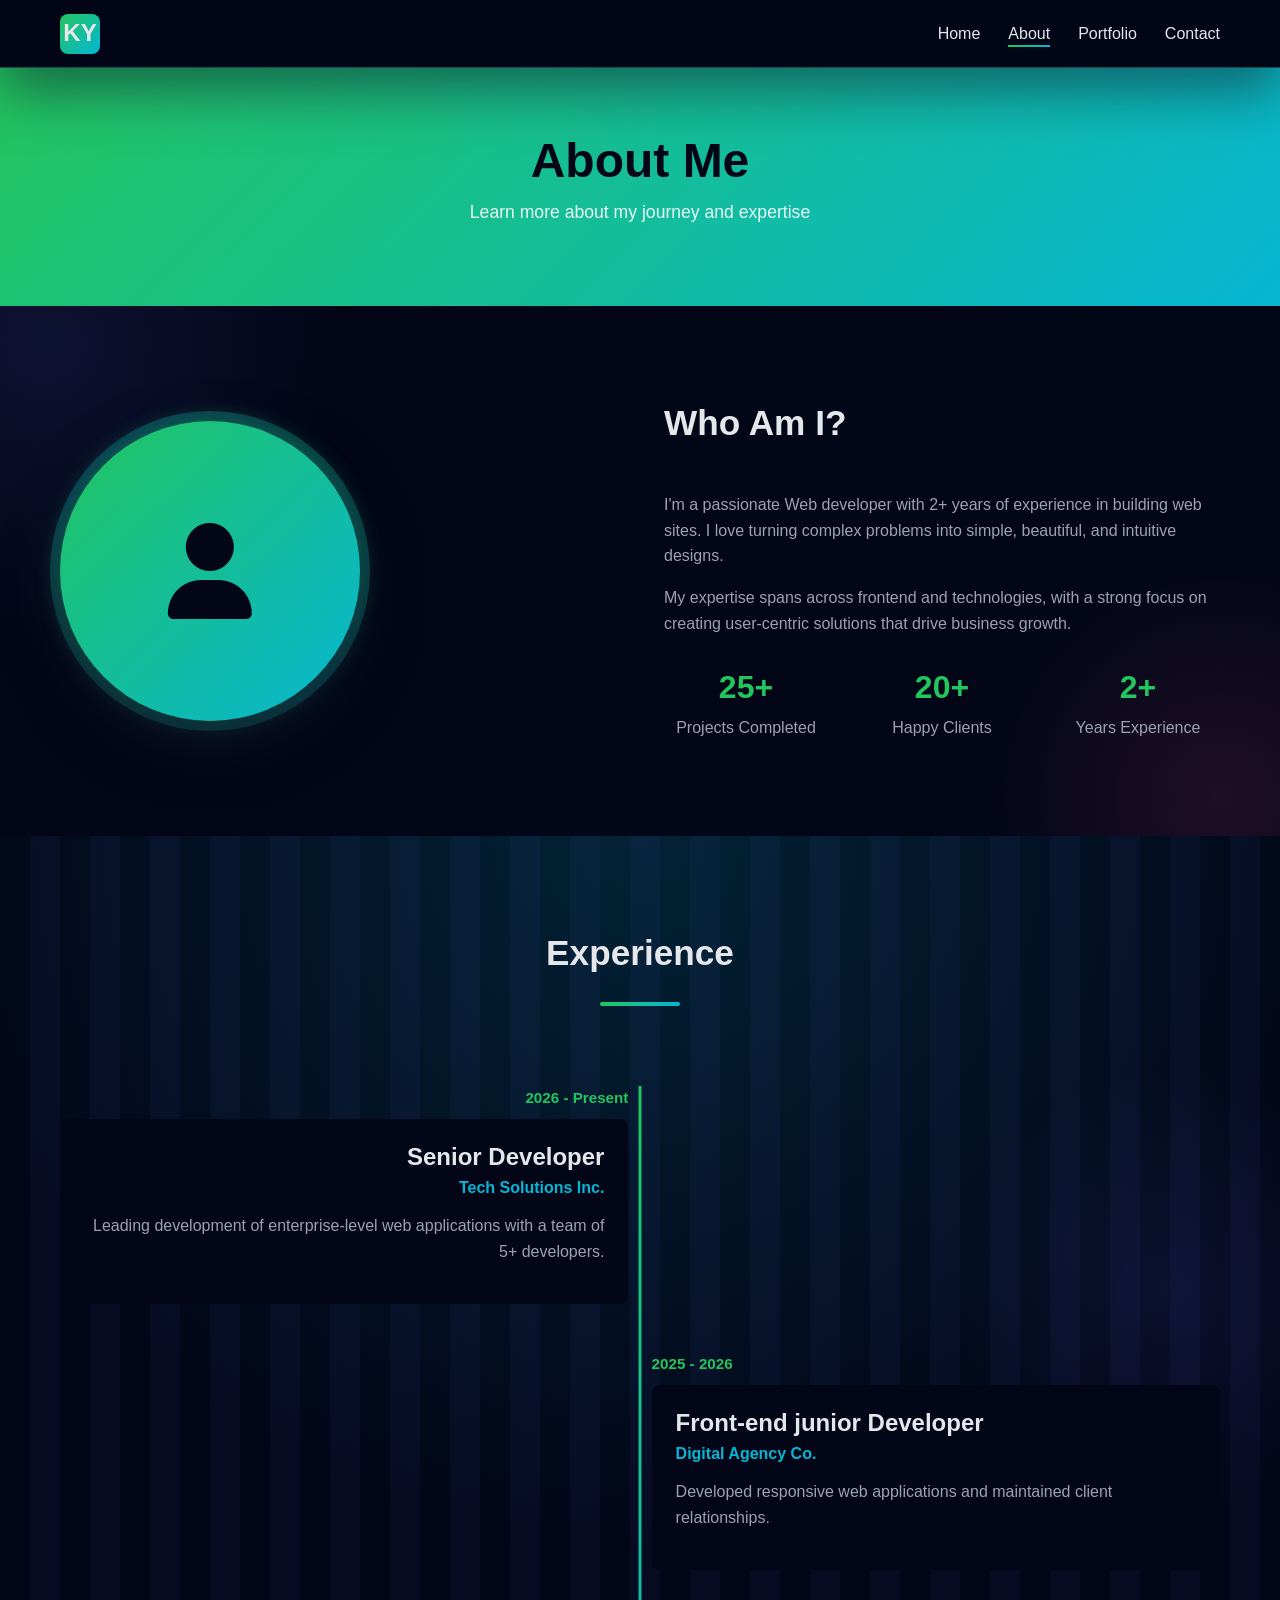
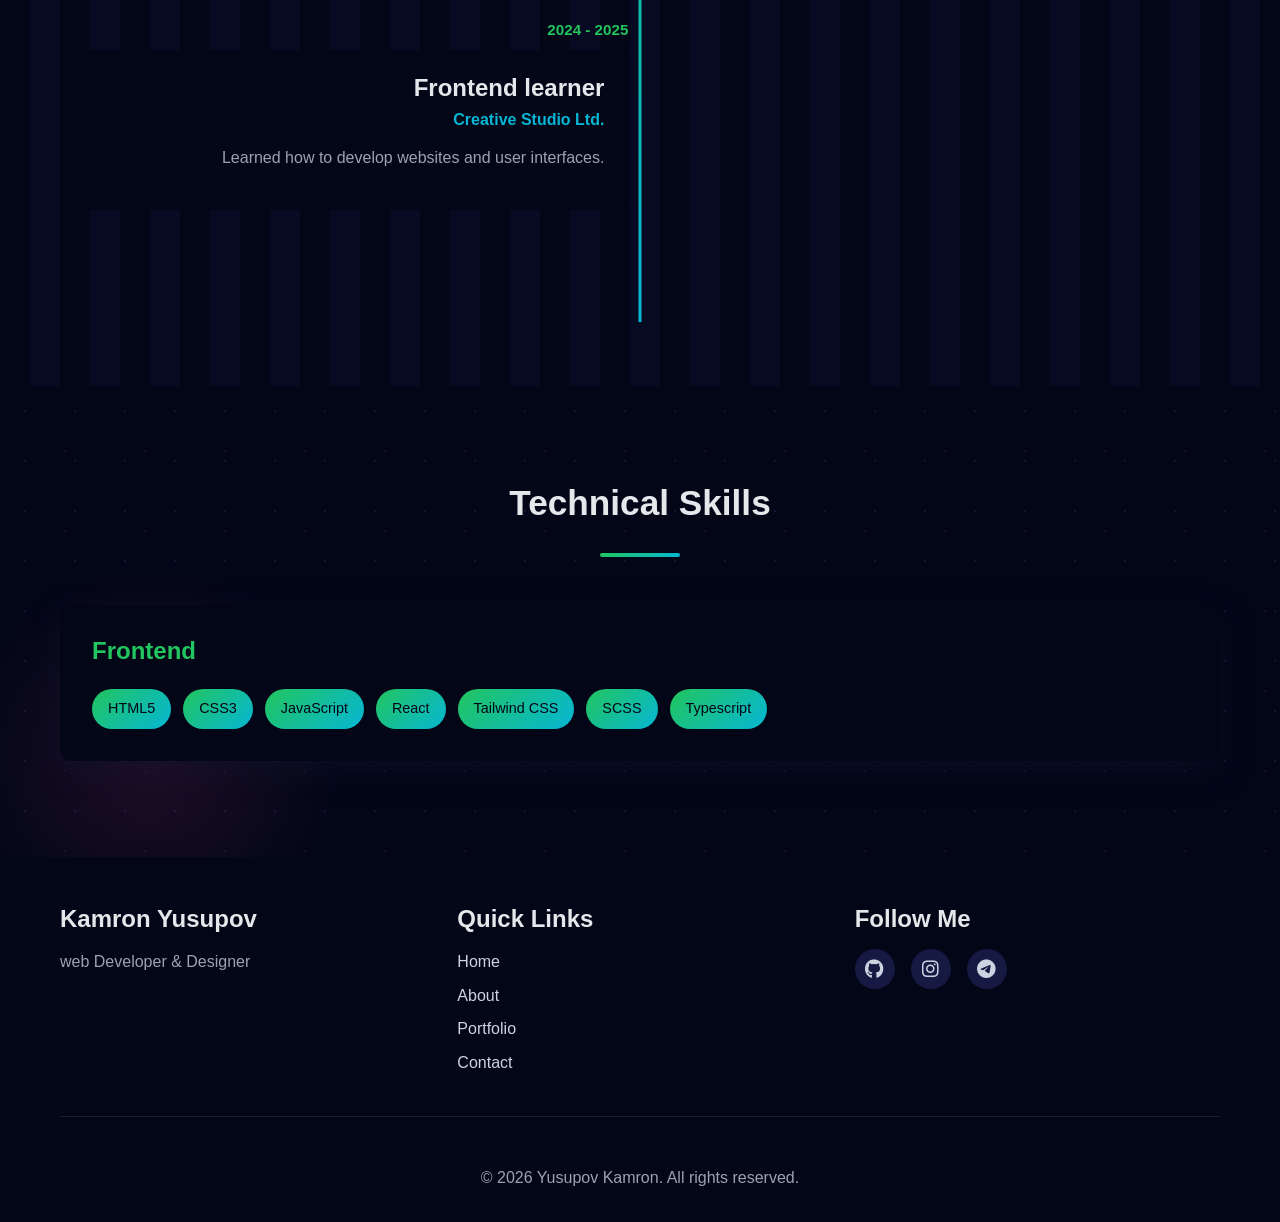
==== commit bb66b36b: "Update about.html" ====
--- a/about.html
+++ b/about.html
@@ -45,7 +45,7 @@
                 <div class="about-content">
                     <h2>Who Am I?</h2>
                     <p>
-                        I'm a passionate Web developer with 1+ years of experience in building
+                        I'm a passionate Web developer with 2+ years of experience in building
                         web sites. I love turning complex problems into simple, beautiful, and
                         intuitive designs.
                     </p>
@@ -55,15 +55,15 @@
                     </p>
                     <div class="about-stats">
                         <div class="stat">
-                            <h3>20+</h3>
+                            <h3>25+</h3>
                             <p>Projects Completed</p>
                         </div>
                         <div class="stat">
-                            <h3>30+</h3>
+                            <h3>20+</h3>
                             <p>Happy Clients</p>
                         </div>
                         <div class="stat">
-                            <h3>1+</h3>
+                            <h3>2+</h3>
                             <p>Years Experience</p>
                         </div>
                     </div>
@@ -77,27 +77,27 @@
             <h2 class="section-title">Experience</h2>
             <div class="timeline">
                 <div class="timeline-item">
-                    <div class="timeline-date">2023 - Present</div>
+                    <div class="timeline-date">2026 - Present</div>
                     <div class="timeline-content">
-                        <h3>Senior Full Stack Developer</h3>
+                        <h3>Senior Developer</h3>
                         <p class="company">Tech Solutions Inc.</p>
                         <p>Leading development of enterprise-level web applications with a team of 5+ developers.</p>
                     </div>
                 </div>
                 <div class="timeline-item">
-                    <div class="timeline-date">2021 - 2023</div>
+                    <div class="timeline-date">2025 - 2026</div>
                     <div class="timeline-content">
-                        <h3>Full Stack Developer</h3>
+                        <h3>Front-end junior Developer</h3>
                         <p class="company">Digital Agency Co.</p>
                         <p>Developed responsive web applications and maintained client relationships.</p>
                     </div>
                 </div>
                 <div class="timeline-item">
-                    <div class="timeline-date">2019 - 2021</div>
+                    <div class="timeline-date">2024 - 2025</div>
                     <div class="timeline-content">
-                        <h3>Frontend Developer</h3>
+                        <h3>Frontend learner</h3>
                         <p class="company">Creative Studio Ltd.</p>
-                        <p>Built interactive user interfaces and improved application performance.</p>
+                        <p>Learned how to develop websites and user interfaces.</p>
                     </div>
                 </div>
             </div>
@@ -116,6 +116,8 @@
                         <span class="skill-tag">JavaScript</span>
                         <span class="skill-tag">React</span>
                         <span class="skill-tag">Tailwind CSS</span>
+                        <span class="skill-tag">SCSS</span>
+                        <span class="skill-tag">Typescript</span>
                     </div>
                 </div>
             </div>
@@ -156,4 +158,4 @@
     <script src="script.js"></script>
 </body>
 
-</html>+</html>
